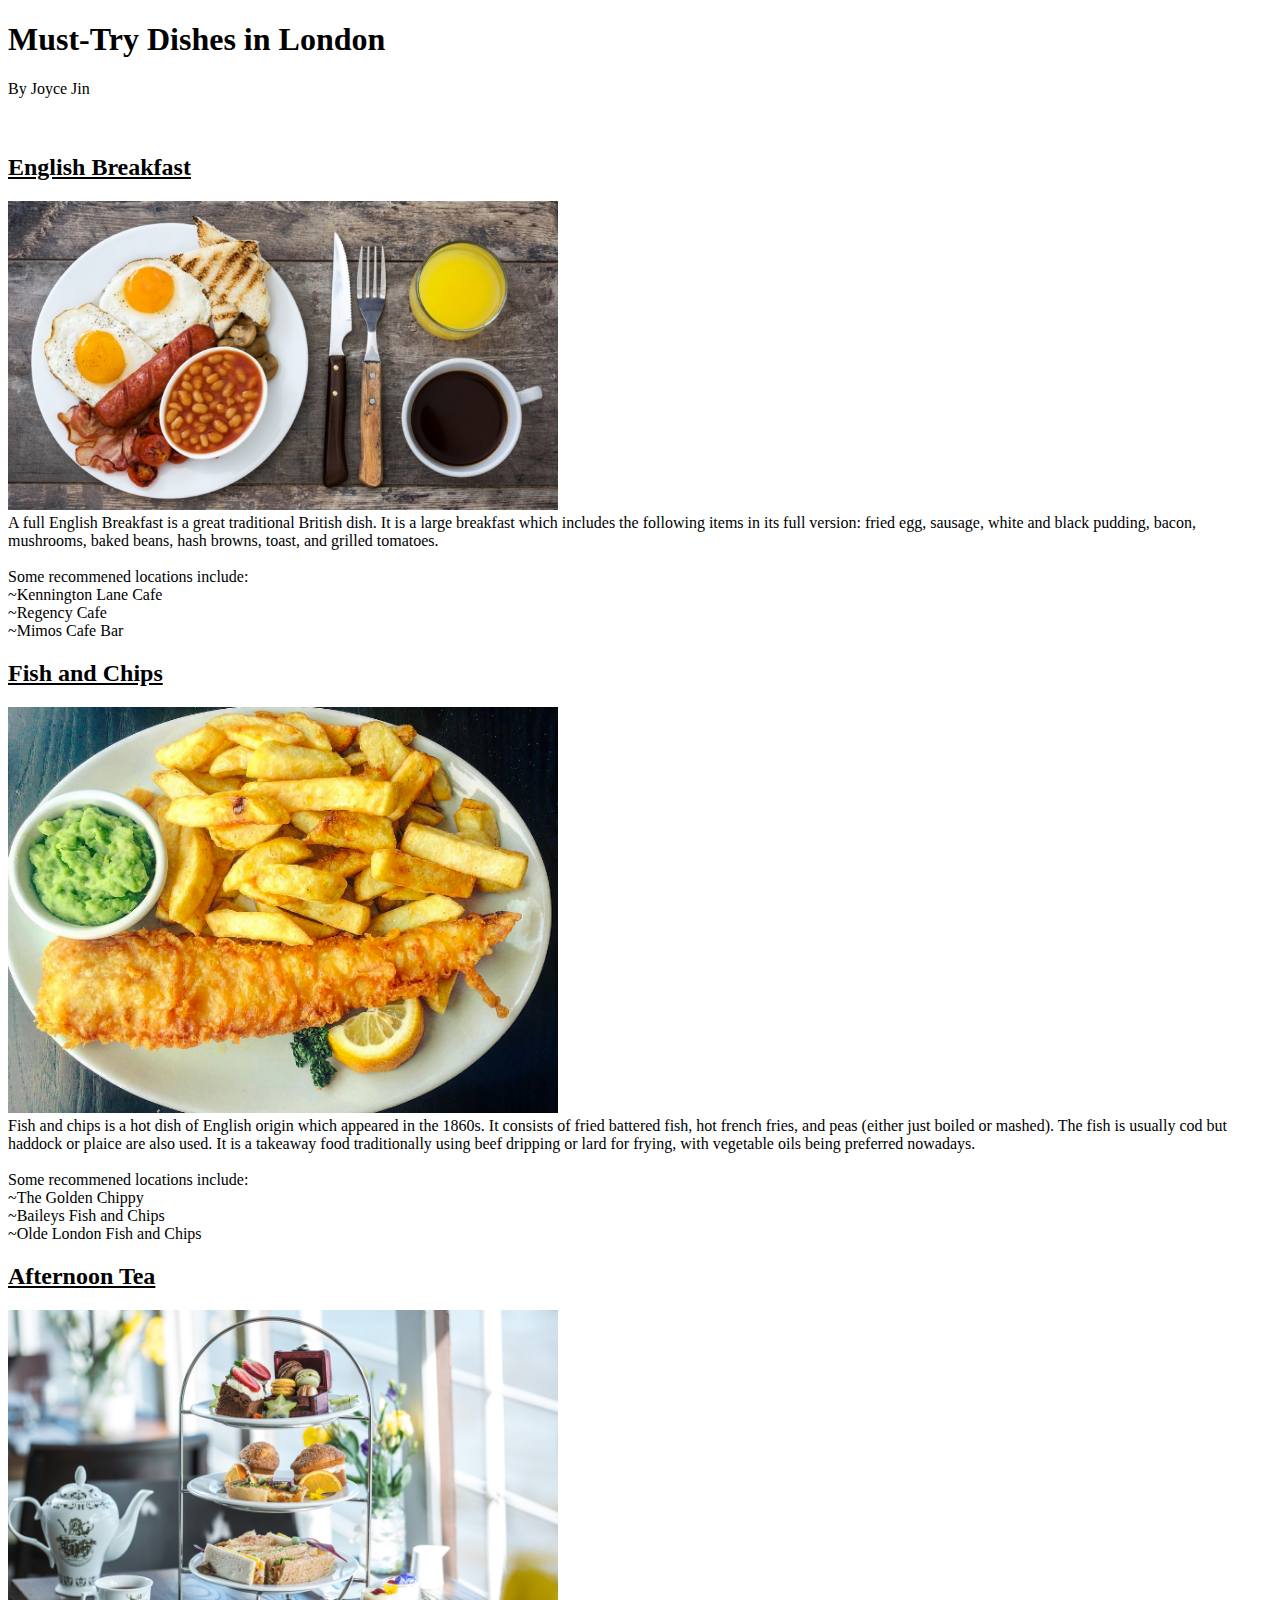
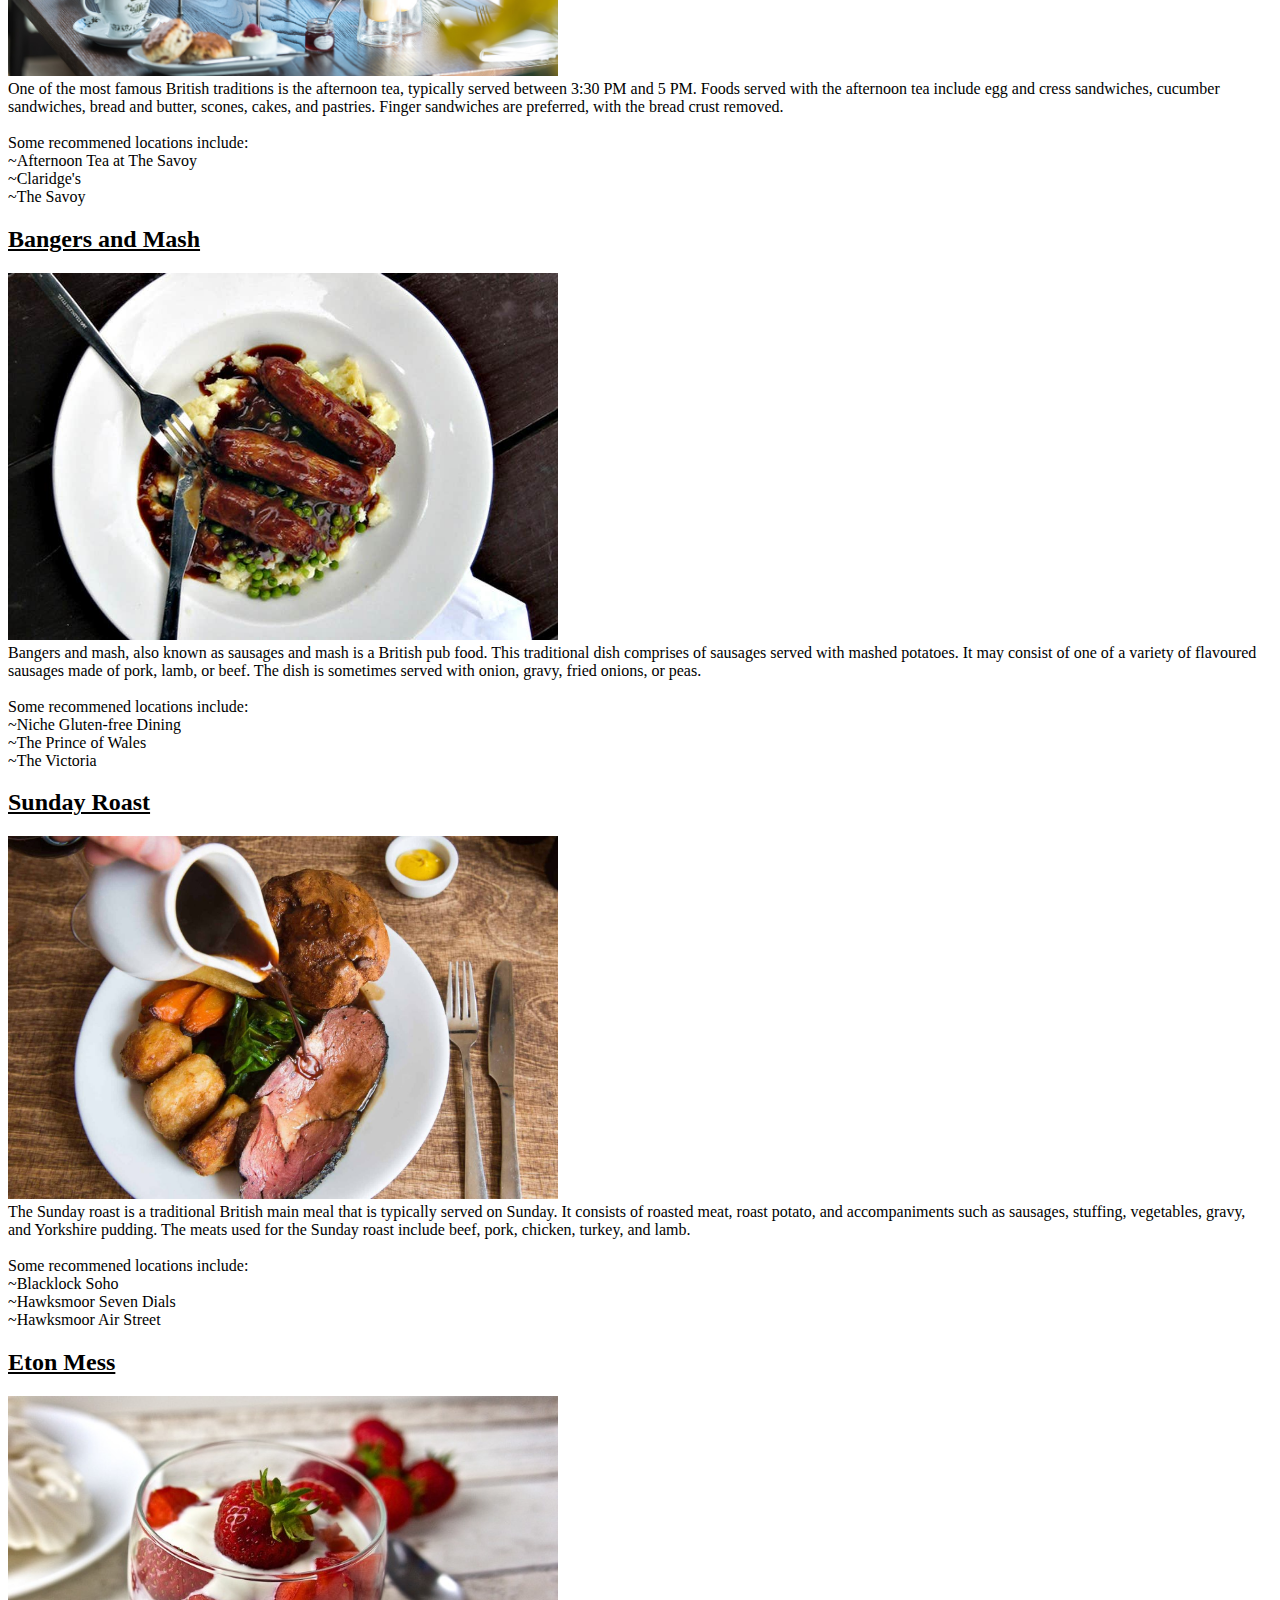
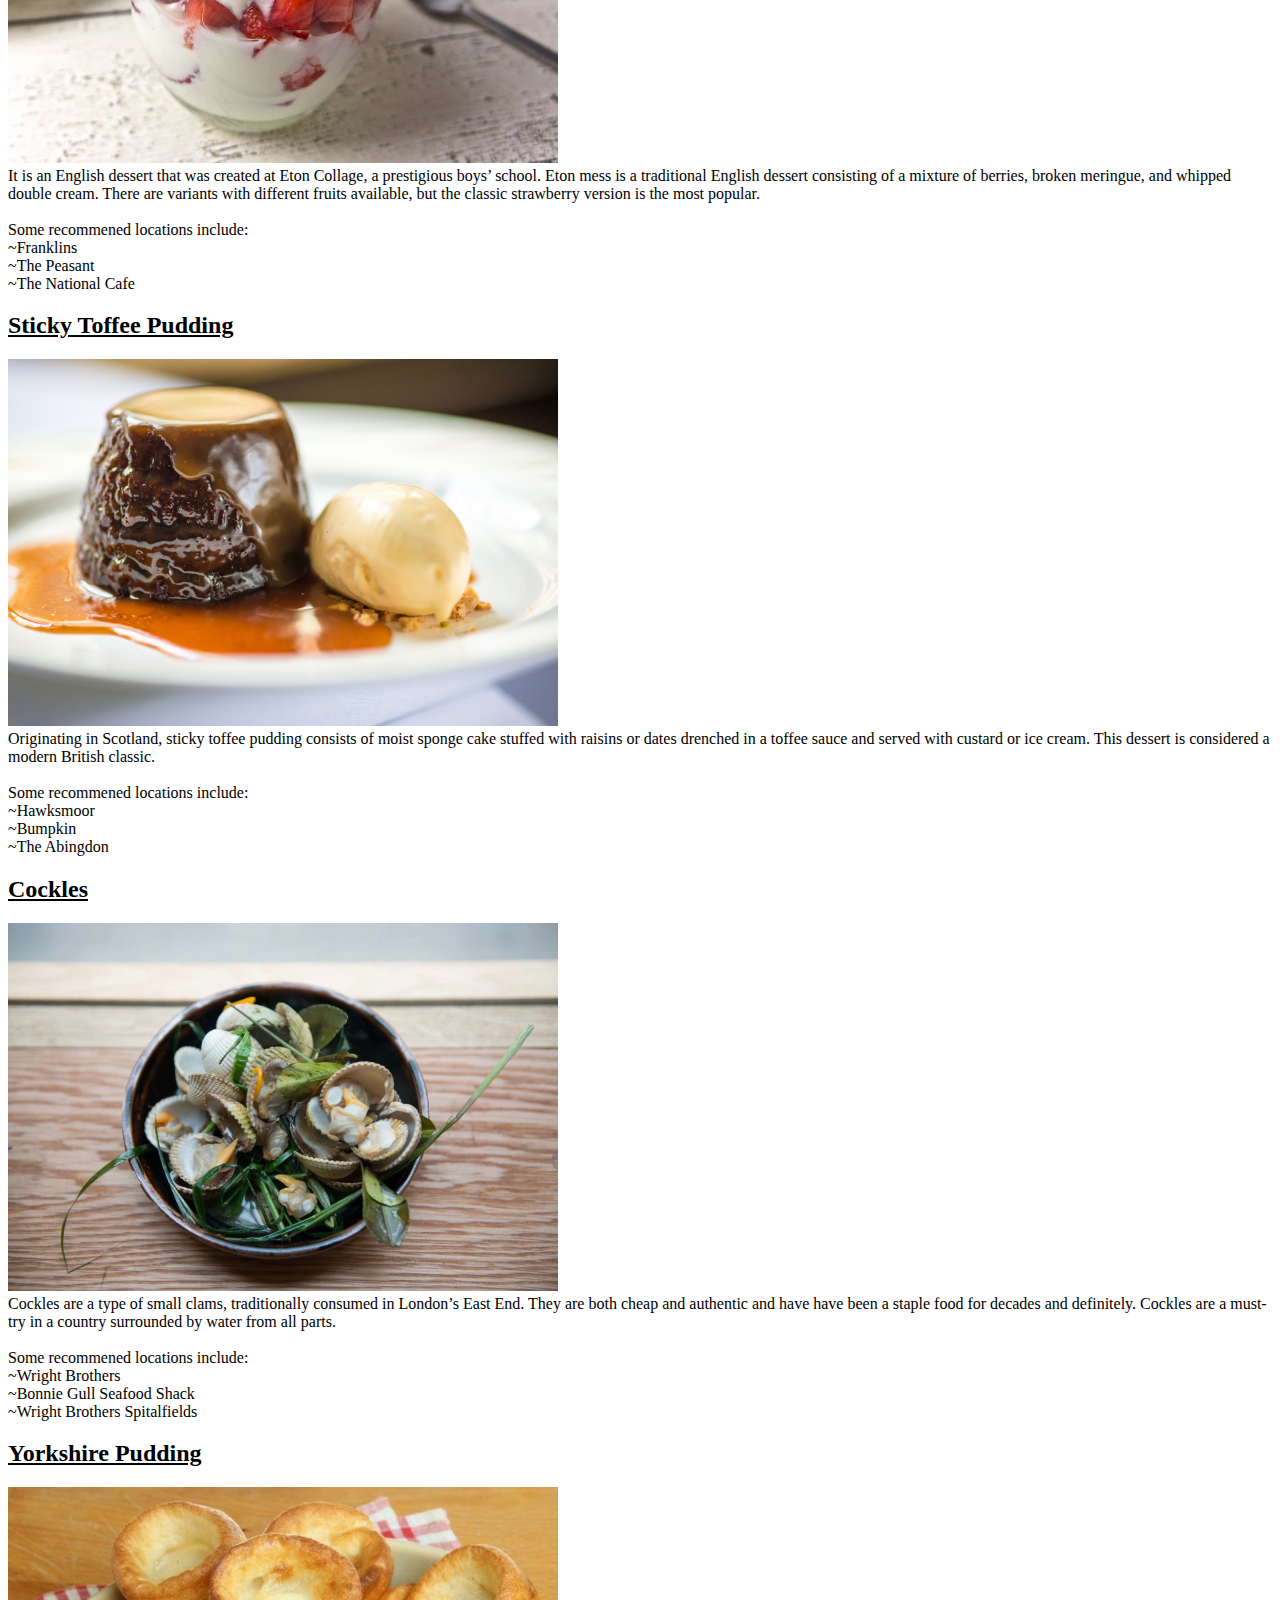
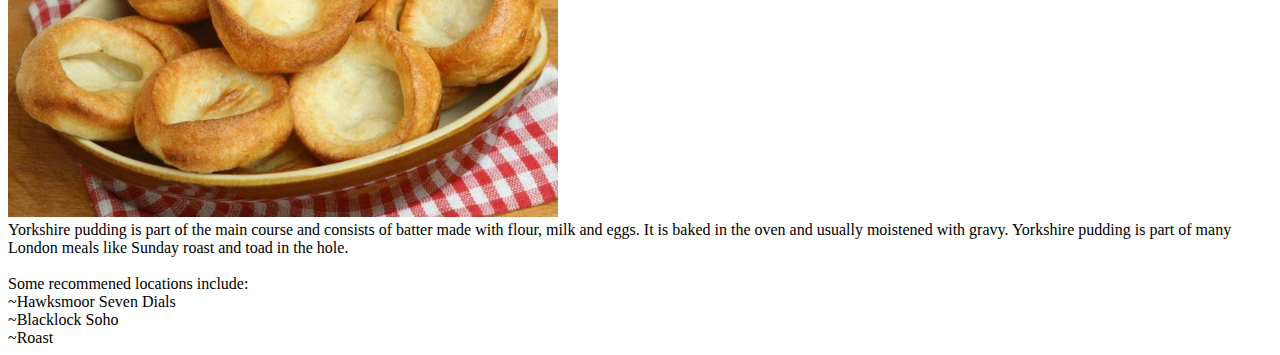
==== index.html @ 7f2983f9 "Update index.html" ====
<!DOCTYPE html>
<html>

<head>
  <title>Places To YUM In London</title>
  <link rel="stylesheet" href="mywebsite.css">
</head>

<body>
  <div class="background">
    <div class="white">
        <h1><b><div class="titlepic"><div class = "title">Must-Try Dishes in London</div></div></b></h1>
        <div class="name">By Joyce Jin</div>
<br>
<br>

  <h2><u>English Breakfast</u></h2>
    <div class="eb">
    <div class="englishbreakfast"><img src="englishbreakfast.jpg" alt="englishbreakfast" width="550"></div>
    <div class="ebbox"> A full English Breakfast is a great traditional British dish. It is a large breakfast which includes the following items in its full version: fried egg, sausage, white and black pudding, bacon, mushrooms, baked beans, hash browns, toast, and grilled tomatoes. <br><br> Some recommened locations include: <br> ~Kennington Lane Cafe <br> ~Regency Cafe <br> ~Mimos Cafe Bar</div></div>

  <u><h2>Fish and Chips</h2></u>
    <div class="fc">
    <div class="fishchips"><img src="london.jpg" width="550"></div>
    <div class="fcbox">Fish and chips is a hot dish of English origin which appeared in the 1860s. It consists of fried battered fish, hot french fries, and peas (either just boiled or mashed). The fish is usually cod but haddock or plaice are also used. It is a takeaway food traditionally using beef dripping or lard for frying, with vegetable oils being preferred nowadays.<br><br> Some recommened locations include: <br>~The Golden Chippy <br>~Baileys Fish and Chips <br> ~Olde London Fish and Chips
  </div></div>

  <u> <h2>Afternoon Tea</h2></u>
    <div class="at">
    <div class="englishbreakfast"><img src="afternoontea.jpg" alt="afternoontea" width="550"></div>
    <div class="atbox">One of the most famous British traditions is the afternoon tea, typically served between 3:30 PM and 5 PM. Foods served with the afternoon tea include egg and cress sandwiches, cucumber sandwiches, bread and butter, scones, cakes, and pastries. Finger sandwiches are preferred, with the bread crust removed.<br><br> Some recommened locations include: <br> ~Afternoon Tea at The Savoy <br>~Claridge's <br>~The Savoy </div></div>

  <u> <h2> Bangers and Mash</h2></u>
    <div class="bm">
    <div class="bangersmash"><img src="bangersmash.jpg" alt="bangersmash" width="550"></div>
    <div class="bmbox"> Bangers and mash, also known as sausages and mash is a British pub food. This traditional dish comprises of sausages served with mashed potatoes. It may consist of one of a variety of flavoured sausages made of pork, lamb, or beef. The dish is sometimes served with onion, gravy, fried onions, or peas. <br><br> Some recommened locations include: <br> ~Niche Gluten-free Dining <br>~The Prince of Wales <br> ~The Victoria </div></div>

  <u> <h2>Sunday Roast</h2></u>
    <div class="sr">
    <div class="englishbreakfast"><img src="sundayroast.jpg" alt="sundayroast" width="550"></div>
    <div class="srbox">The Sunday roast is a traditional British main meal that is typically served on Sunday. It consists of roasted meat, roast potato, and accompaniments such as sausages, stuffing, vegetables, gravy, and Yorkshire pudding. The meats used for the Sunday roast include beef, pork, chicken, turkey, and lamb. <br><br> Some recommened locations include: <br> ~Blacklock Soho <br>~Hawksmoor Seven Dials <br> ~Hawksmoor Air Street</div></div>

  <u> <h2>Eton Mess</h2></u>
    <div class="em">
    <div class="etonmess"><img src="etonmess.jpg" alt="etonmess" width="550"></div>
    <div class="embox"> It is an English dessert that was created at Eton Collage, a prestigious boys’ school. Eton mess is a traditional English dessert consisting of a mixture of berries, broken meringue, and whipped double cream. There are variants with different fruits available, but the classic strawberry version is the most popular.<br><br> Some recommened locations include: <br>~Franklins<br>~The Peasant<br>~The National Cafe</div></div>

  <u> <h2>Sticky Toffee Pudding</h2></u>
    <div class="stp">
    <div class="stickytoffeepudding"><img src="stickytoffeepudding.jpg" alt="stickytoffeepudding" width="550"></div>
    <div class="stpbox">Originating in Scotland, sticky toffee pudding consists of moist sponge cake stuffed with raisins or dates drenched in a toffee sauce and served with custard or ice cream. This dessert is considered a modern British classic. <br><br> Some recommened locations include: <br>~Hawksmoor<Br>~Bumpkin<br>~The Abingdon </div></div>

<u> <h2>Cockles</h2></u>
    <div class="c">
    <div class="cockles"><img src="cockles.jpg" alt="cockles" width="550"></div>
    <div class="cbox"> Cockles are a type of small clams, traditionally consumed in London’s East End. They are both cheap and authentic and have have been a staple food for decades and definitely. Cockles are a must-try in a country surrounded by water from all parts.<br><br> Some recommened locations include: <br>~Wright Brothers<br>~Bonnie Gull Seafood Shack<br>~Wright Brothers Spitalfields</div></div>

<u> <h2>Yorkshire Pudding</h2></u>
    <div class="yp">
    <div class="yorkshirepudding"><img src="yorkshirepudding.jpg" alt="yorkshirepudding" width="550"></div>
    <div class="ypbox">Yorkshire pudding is part of the main course and consists of batter made with flour, milk and eggs. It is baked in the oven and usually moistened with gravy. Yorkshire pudding is part of many London meals like Sunday roast and toad in the hole. <br><br> Some recommened locations include: <br>~Hawksmoor Seven Dials<br>~Blacklock Soho<br>~Roast</div></div>

</div>
</div>

</body>
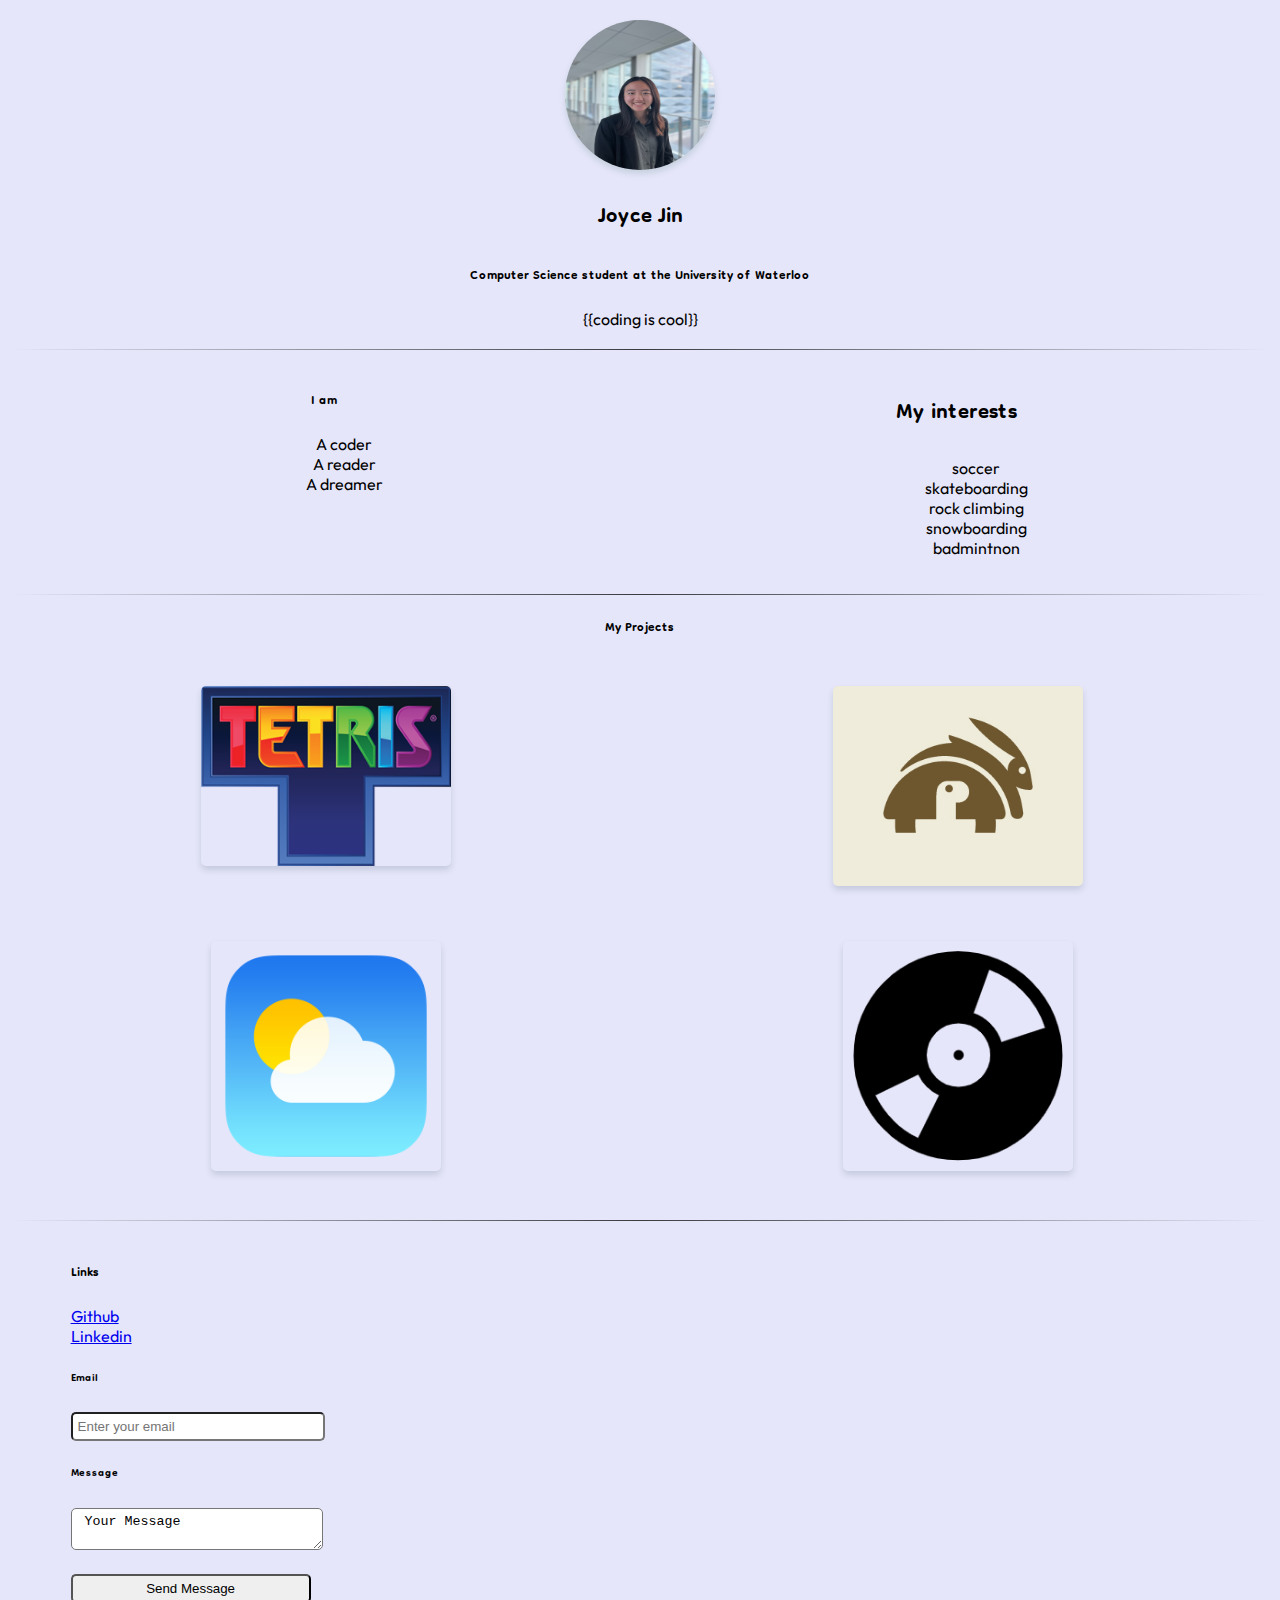
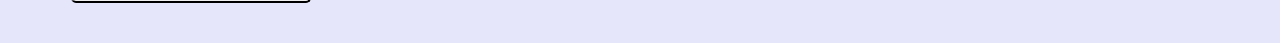
==== commit e2d327ff: "updated website" ====
--- a/index.html
+++ b/index.html
@@ -2,65 +2,109 @@
 <html>
 
 <head>
-  <title>Places To YUM In London</title>
-  <link rel="stylesheet" href="mywebsite.css">
+	<title>My portfolio</title>
+	<link rel="stylesheet" href="styles.css">
+	<meta name="viewport" content="width=display-width, initial-scale=1">
+	<link href="https://fonts.googleapis.com/css2?family=Dongle:wght@700&family=Outfit:wght@300&display=swap" rel="stylesheet">
+
 </head>
 
 <body>
-  <div class="background">
-    <div class="white">
-        <h1><b><div class="titlepic"><div class = "title">Must-Try Dishes in London</div></div></b></h1>
-        <div class="name">By Joyce Jin</div>
-<br>
-<br>
+	<div class = "container">
+		<div class="intro">
+			<img class="profile-picture" src ="images\1_.jpg" alt="Portfolio picture">
 
-  <h2><u>English Breakfast</u></h2>
-    <div class="eb">
-    <div class="englishbreakfast"><img src="englishbreakfast.jpg" alt="englishbreakfast" width="550"></div>
-    <div class="ebbox"> A full English Breakfast is a great traditional British dish. It is a large breakfast which includes the following items in its full version: fried egg, sausage, white and black pudding, bacon, mushrooms, baked beans, hash browns, toast, and grilled tomatoes. <br><br> Some recommened locations include: <br> ~Kennington Lane Cafe <br> ~Regency Cafe <br> ~Mimos Cafe Bar</div></div>
+			<h1 id="my-name">Joyce Jin</h1>
+			<h3>Computer Science student at the University of Waterloo</h3>
+			<p>{{coding is cool}}</p>
+		</div>
 
-  <u><h2>Fish and Chips</h2></u>
-    <div class="fc">
-    <div class="fishchips"><img src="london.jpg" width="550"></div>
-    <div class="fcbox">Fish and chips is a hot dish of English origin which appeared in the 1860s. It consists of fried battered fish, hot french fries, and peas (either just boiled or mashed). The fish is usually cod but haddock or plaice are also used. It is a takeaway food traditionally using beef dripping or lard for frying, with vegetable oils being preferred nowadays.<br><br> Some recommened locations include: <br>~The Golden Chippy <br>~Baileys Fish and Chips <br> ~Olde London Fish and Chips
-  </div></div>
+		<hr/>
 
-  <u> <h2>Afternoon Tea</h2></u>
-    <div class="at">
-    <div class="englishbreakfast"><img src="afternoontea.jpg" alt="afternoontea" width="550"></div>
-    <div class="atbox">One of the most famous British traditions is the afternoon tea, typically served between 3:30 PM and 5 PM. Foods served with the afternoon tea include egg and cress sandwiches, cucumber sandwiches, bread and butter, scones, cakes, and pastries. Finger sandwiches are preferred, with the bread crust removed.<br><br> Some recommened locations include: <br> ~Afternoon Tea at The Savoy <br>~Claridge's <br>~The Savoy </div></div>
+		<div class="about-grid">
+			<div class="i-am"> 
+				<h3>I am</h3>
+				<ul class="about-list">
+					<li class="about-list-item">A coder</li>
+					<li class="about-list-item">A reader</li>
+					<li class="about-list-item">A dreamer</li>
+				</ul>
+			</div>
 
-  <u> <h2> Bangers and Mash</h2></u>
-    <div class="bm">
-    <div class="bangersmash"><img src="bangersmash.jpg" alt="bangersmash" width="550"></div>
-    <div class="bmbox"> Bangers and mash, also known as sausages and mash is a British pub food. This traditional dish comprises of sausages served with mashed potatoes. It may consist of one of a variety of flavoured sausages made of pork, lamb, or beef. The dish is sometimes served with onion, gravy, fried onions, or peas. <br><br> Some recommened locations include: <br> ~Niche Gluten-free Dining <br>~The Prince of Wales <br> ~The Victoria </div></div>
+			<div class="i-like">
+				<h1>My interests</h1>
+				<ul class="about-list">
+					<li class="about-list-item">soccer</li>
+					<li class="about-list-item">skateboarding</li>
+					<li class="about-list-item">rock climbing</li>
+					<li class="about-list-item">snowboarding</li>
+					<li class="about-list-item">badmintnon</li>
+				</ul>
+			</div>
+		</div>
 
-  <u> <h2>Sunday Roast</h2></u>
-    <div class="sr">
-    <div class="englishbreakfast"><img src="sundayroast.jpg" alt="sundayroast" width="550"></div>
-    <div class="srbox">The Sunday roast is a traditional British main meal that is typically served on Sunday. It consists of roasted meat, roast potato, and accompaniments such as sausages, stuffing, vegetables, gravy, and Yorkshire pudding. The meats used for the Sunday roast include beef, pork, chicken, turkey, and lamb. <br><br> Some recommened locations include: <br> ~Blacklock Soho <br>~Hawksmoor Seven Dials <br> ~Hawksmoor Air Street</div></div>
+		<hr/>
 
-  <u> <h2>Eton Mess</h2></u>
-    <div class="em">
-    <div class="etonmess"><img src="etonmess.jpg" alt="etonmess" width="550"></div>
-    <div class="embox"> It is an English dessert that was created at Eton Collage, a prestigious boys’ school. Eton mess is a traditional English dessert consisting of a mixture of berries, broken meringue, and whipped double cream. There are variants with different fruits available, but the classic strawberry version is the most popular.<br><br> Some recommened locations include: <br>~Franklins<br>~The Peasant<br>~The National Cafe</div></div>
+		<div>
+			<h3 class = "projects-heading">My Projects</h3>
+			<div class="projects-grid">
+				<div class = "project-image-wrapper">
+					<img class="project-image" a href="https://github.com/JoyceJin8/Tetris">
+					<img class="project-image" src="images\tetris.png"/ width = 250 height = 180>
+					<h4>Tetris</h4>
+				</div>
+				<div class = "project-image-wrapper">
+					<img class="project-image" a href="https://github.com/JoyceJin8/The-Tortoise-and-the-Hare">
+					<img class="project-image" src="images\tort.png"/ width = 250 height = 200>
+					<h4>Tortoise and Hare Race</h4>
+				</div>
+				<div class = "project-image-wrapper">
+					<img class="project-image" a href="https://github.com/JoyceJin8/WeatherLookupAPI">				
+					<img class="project-image" src="images\weather.png"/ width = 230 height = 230>
+					<h4>Weather Lookup</h4>
+				</div>
+				<div class = "project-image-wrapper">
+					<img class="project-image" a href="https://github.com/JoyceJin8/ChinookStore">
+					<img class="project-image" src="images\record.png"/ width = 230 height = 230>
+					<h4>Chinook Store</h4>
+				</div>
 
-  <u> <h2>Sticky Toffee Pudding</h2></u>
-    <div class="stp">
-    <div class="stickytoffeepudding"><img src="stickytoffeepudding.jpg" alt="stickytoffeepudding" width="550"></div>
-    <div class="stpbox">Originating in Scotland, sticky toffee pudding consists of moist sponge cake stuffed with raisins or dates drenched in a toffee sauce and served with custard or ice cream. This dessert is considered a modern British classic. <br><br> Some recommened locations include: <br>~Hawksmoor<Br>~Bumpkin<br>~The Abingdon </div></div>
+			</div>
+		</div>
 
-<u> <h2>Cockles</h2></u>
-    <div class="c">
-    <div class="cockles"><img src="cockles.jpg" alt="cockles" width="550"></div>
-    <div class="cbox"> Cockles are a type of small clams, traditionally consumed in London’s East End. They are both cheap and authentic and have have been a staple food for decades and definitely. Cockles are a must-try in a country surrounded by water from all parts.<br><br> Some recommened locations include: <br>~Wright Brothers<br>~Bonnie Gull Seafood Shack<br>~Wright Brothers Spitalfields</div></div>
+		<hr/>
 
-<u> <h2>Yorkshire Pudding</h2></u>
-    <div class="yp">
-    <div class="yorkshirepudding"><img src="yorkshirepudding.jpg" alt="yorkshirepudding" width="550"></div>
-    <div class="ypbox">Yorkshire pudding is part of the main course and consists of batter made with flour, milk and eggs. It is baked in the oven and usually moistened with gravy. Yorkshire pudding is part of many London meals like Sunday roast and toad in the hole. <br><br> Some recommened locations include: <br>~Hawksmoor Seven Dials<br>~Blacklock Soho<br>~Roast</div></div>
 
-</div>
-</div>
+		<div class="links-and-contact">
+			<div class = "links">	
+				<h3>Links</h3>
+				<ul class = "links-list">
+					<li> <a href = "https://github.com/joycejin8">Github</a> </li>
+					<li> <a href = "https://linkedin.com/in/joyce">Linkedin</a> </li>
+				</ul>
+
+				<div>
+					<form action="#">
+						<label for="email"> 
+							<h4> Email </h4>
+							<input id="email" placeholder="Enter your email" /> 
+						</label>
+						<label for="message">
+							<h4>Message</h4>
+							<textarea id="message"> Your Message </textarea> 
+						</label>
+						<div class = "submit-button-wrapper">
+							<input id="submit-button" type="submit" value="Send Message">
+						</div>
+					</form>
+				</div>
+
+			</div>
+		</div>
+	</div>
+
+	<script src="script.js"></script>
 
 </body>
+
+</html>
--- a/styles.css
+++ b/styles.css
@@ -0,0 +1,141 @@
+body {
+	font-family: 'Outfit', sans-serif;
+	background: #E6E6FA;
+}
+
+h1, h2, h3, h4 {
+	font-family: 'Dongle', monospace;
+}
+
+.container {
+	max-width: 840;
+	margin:  0 auto;
+}
+
+.container > div {
+	margin:  20px auto;
+}
+
+.intro {
+	text-align: center;
+}
+
+.about-grid {
+	display: grid;
+	grid-template-columns: 50% 50%;
+}
+
+.i-am, .i-like{
+	text-align: center;
+}
+
+
+.about-list {
+	list-style:  none;
+}
+
+@media (max-width: 480px) {
+	.about-grid {
+		grid-template-columns: 100%;
+	}
+}
+
+.projects-heading {
+	text-align:  center;
+}
+
+.projects-grid {
+	display:  grid;
+	grid-template-columns:  50% 50%;
+}
+
+.project-image-wrapper {
+	justify-self:  center;
+	padding:  4%;
+	position: relative;
+}
+
+.project-image {
+	border-radius: 5px;
+	box-shadow: 0 4px 6px 0 rgba(34, 60, 80, 0.16);
+	transition: all ease in-out .2s;
+}
+
+.project-image:hover {
+	filter:  brightness(.75);
+	box-shadow: 0 8px 12px 0 rgba(34, 60,80,0.16);
+}
+
+
+.project-image-wrapper > h4 {
+	position: absolute; /*puts text in middle*/
+	top: 50%;
+	left: 50%;
+	transform: translate(-50%, -50%); /*text will start at 50%, translate will center it*/
+	color: white;
+	visibility: hidden;
+	z-index: 2;
+	transition: all ease-in-out .2%;
+}
+
+.project-image-wrapper:hover > h4 {
+	visibility: visible;
+}
+
+@media (max-width:  650px) {
+	.project-grid {
+		grid-template-columns:  100%;
+	}
+}
+
+.links-and-contact {
+	display:  grid;
+	grid-template-columns:  30% 70%;
+}
+
+.links {
+	justify-self:  center;
+}
+
+.links-list {
+	list-style: none;
+	padding: 0;
+}
+
+@media (max-width:  650px) {
+	.links-and-contact{
+		grid-template-columns: 100%;
+	}
+}
+
+.profile-picture {
+	border-radius: 50%;
+	width: 150px;
+	height: 150px;
+	box-shadow: 0 4px 6px 0 rgb(34, 100, 80, 0.16);
+	transition: all ease-in-out .2s;
+}
+
+.profile-picture:hover {
+	box-shadow: 0 8px 12px 0 rgb(34, 100, 80, 0.16);
+}
+
+form input, textarea {
+	padding: 5px;
+	border-radius: 5px;
+	width: 240px;
+}
+
+for input[type="submit"] {
+	width:  250px;
+}
+
+.submit-button-wrapper {
+	margin:  20px 0;
+}
+
+hr {
+	border:  0;
+	height: 1px;
+	background-image: linear-gradient(to right, rgba(0, 0, 0, 0), rgba(0,0, 0, 0.75), rgba(0, 0, 0, 0));
+}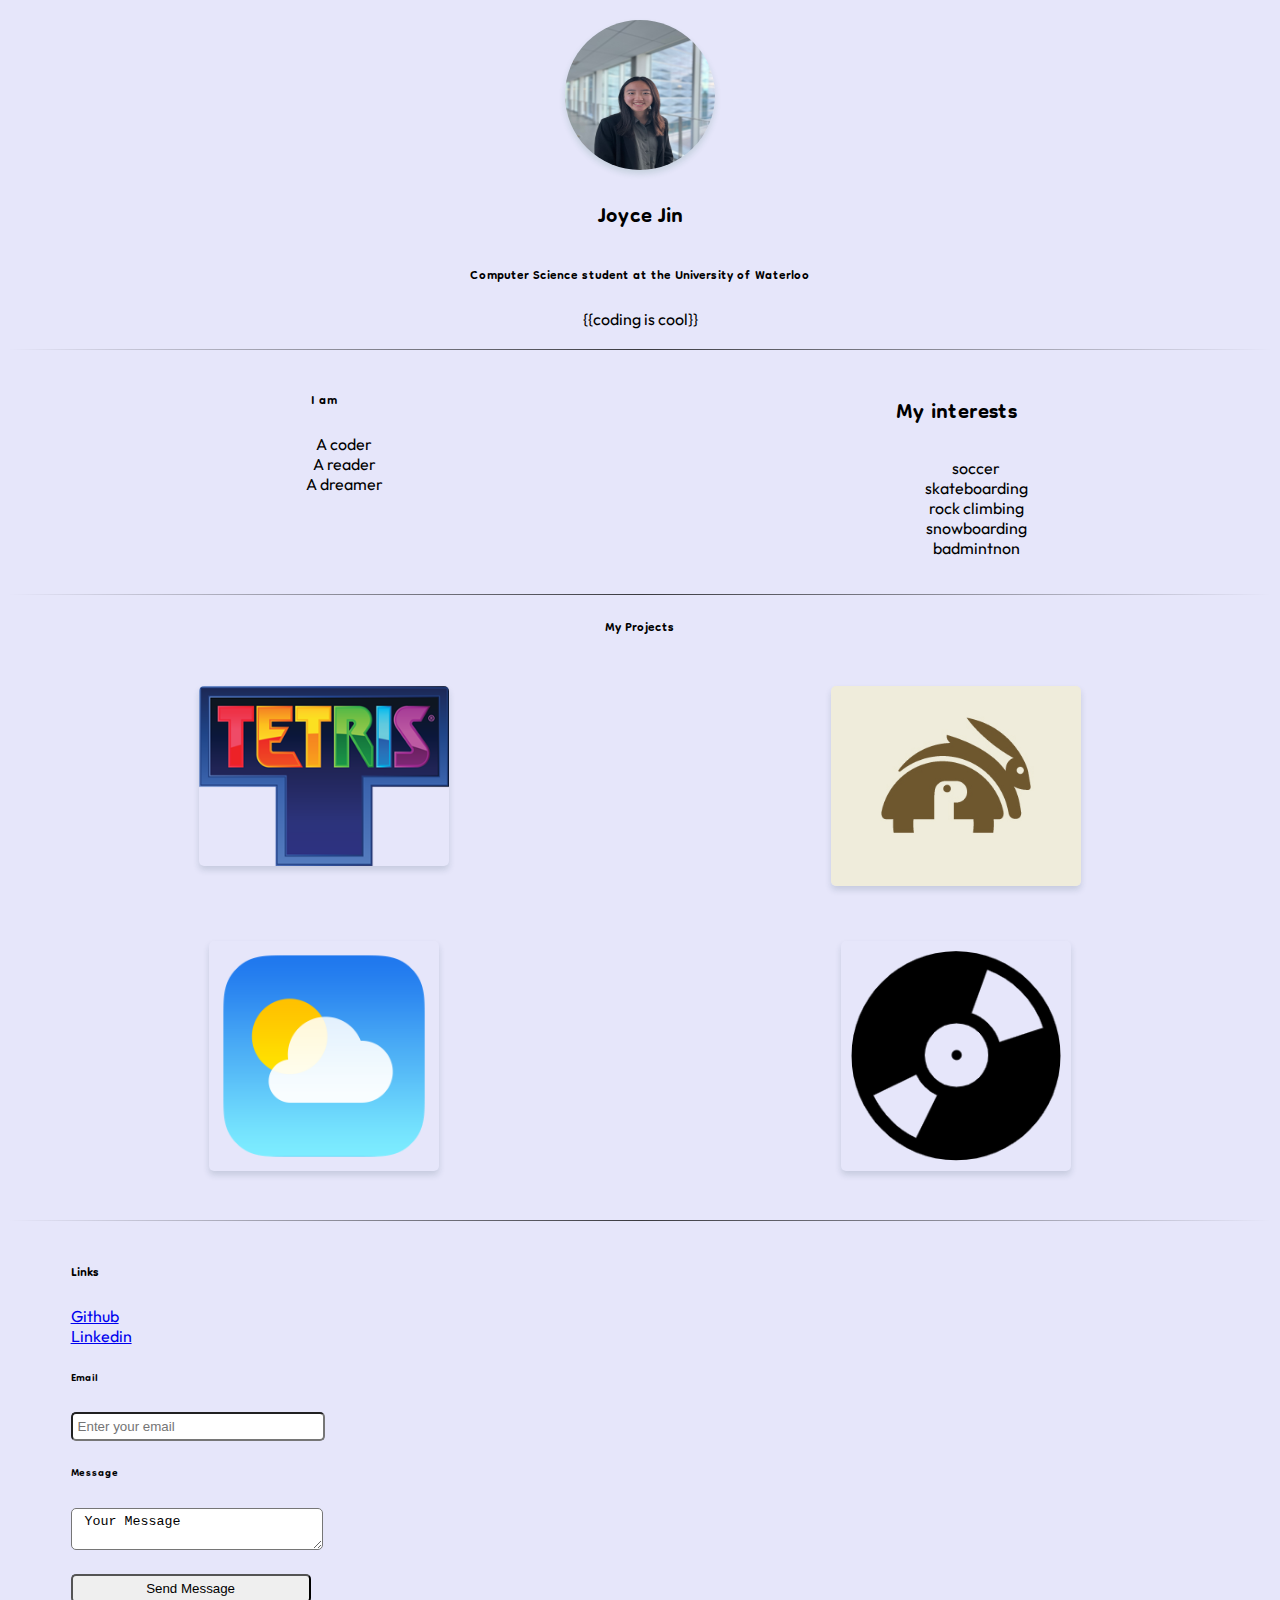
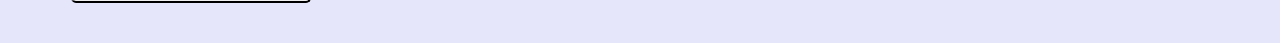
==== commit 0be1ab68: "fixed links" ====
--- a/index.html
+++ b/index.html
@@ -49,23 +49,27 @@
 			<h3 class = "projects-heading">My Projects</h3>
 			<div class="projects-grid">
 				<div class = "project-image-wrapper">
-					<img class="project-image" a href="https://github.com/JoyceJin8/Tetris">
-					<img class="project-image" src="images\tetris.png"/ width = 250 height = 180>
+					<a href="https://github.com/JoyceJin8/Tetris">
+						<img class="project-image" src="images\tetris.png"/ width = 250 height = 180>
+					</a>
 					<h4>Tetris</h4>
 				</div>
 				<div class = "project-image-wrapper">
-					<img class="project-image" a href="https://github.com/JoyceJin8/The-Tortoise-and-the-Hare">
-					<img class="project-image" src="images\tort.png"/ width = 250 height = 200>
+					<a href="https://github.com/JoyceJin8/The-Tortoise-and-the-Hare">
+						<img class="project-image" src="images\tort.png"/ width = 250 height = 200>
+					</a>
 					<h4>Tortoise and Hare Race</h4>
 				</div>
 				<div class = "project-image-wrapper">
-					<img class="project-image" a href="https://github.com/JoyceJin8/WeatherLookupAPI">				
+					<a href="https://github.com/JoyceJin8/WeatherLookupAPI">				
 					<img class="project-image" src="images\weather.png"/ width = 230 height = 230>
+					</a>
 					<h4>Weather Lookup</h4>
 				</div>
 				<div class = "project-image-wrapper">
-					<img class="project-image" a href="https://github.com/JoyceJin8/ChinookStore">
+					<a href="https://github.com/JoyceJin8/ChinookStore">
 					<img class="project-image" src="images\record.png"/ width = 230 height = 230>
+					</a>
 					<h4>Chinook Store</h4>
 				</div>
 
